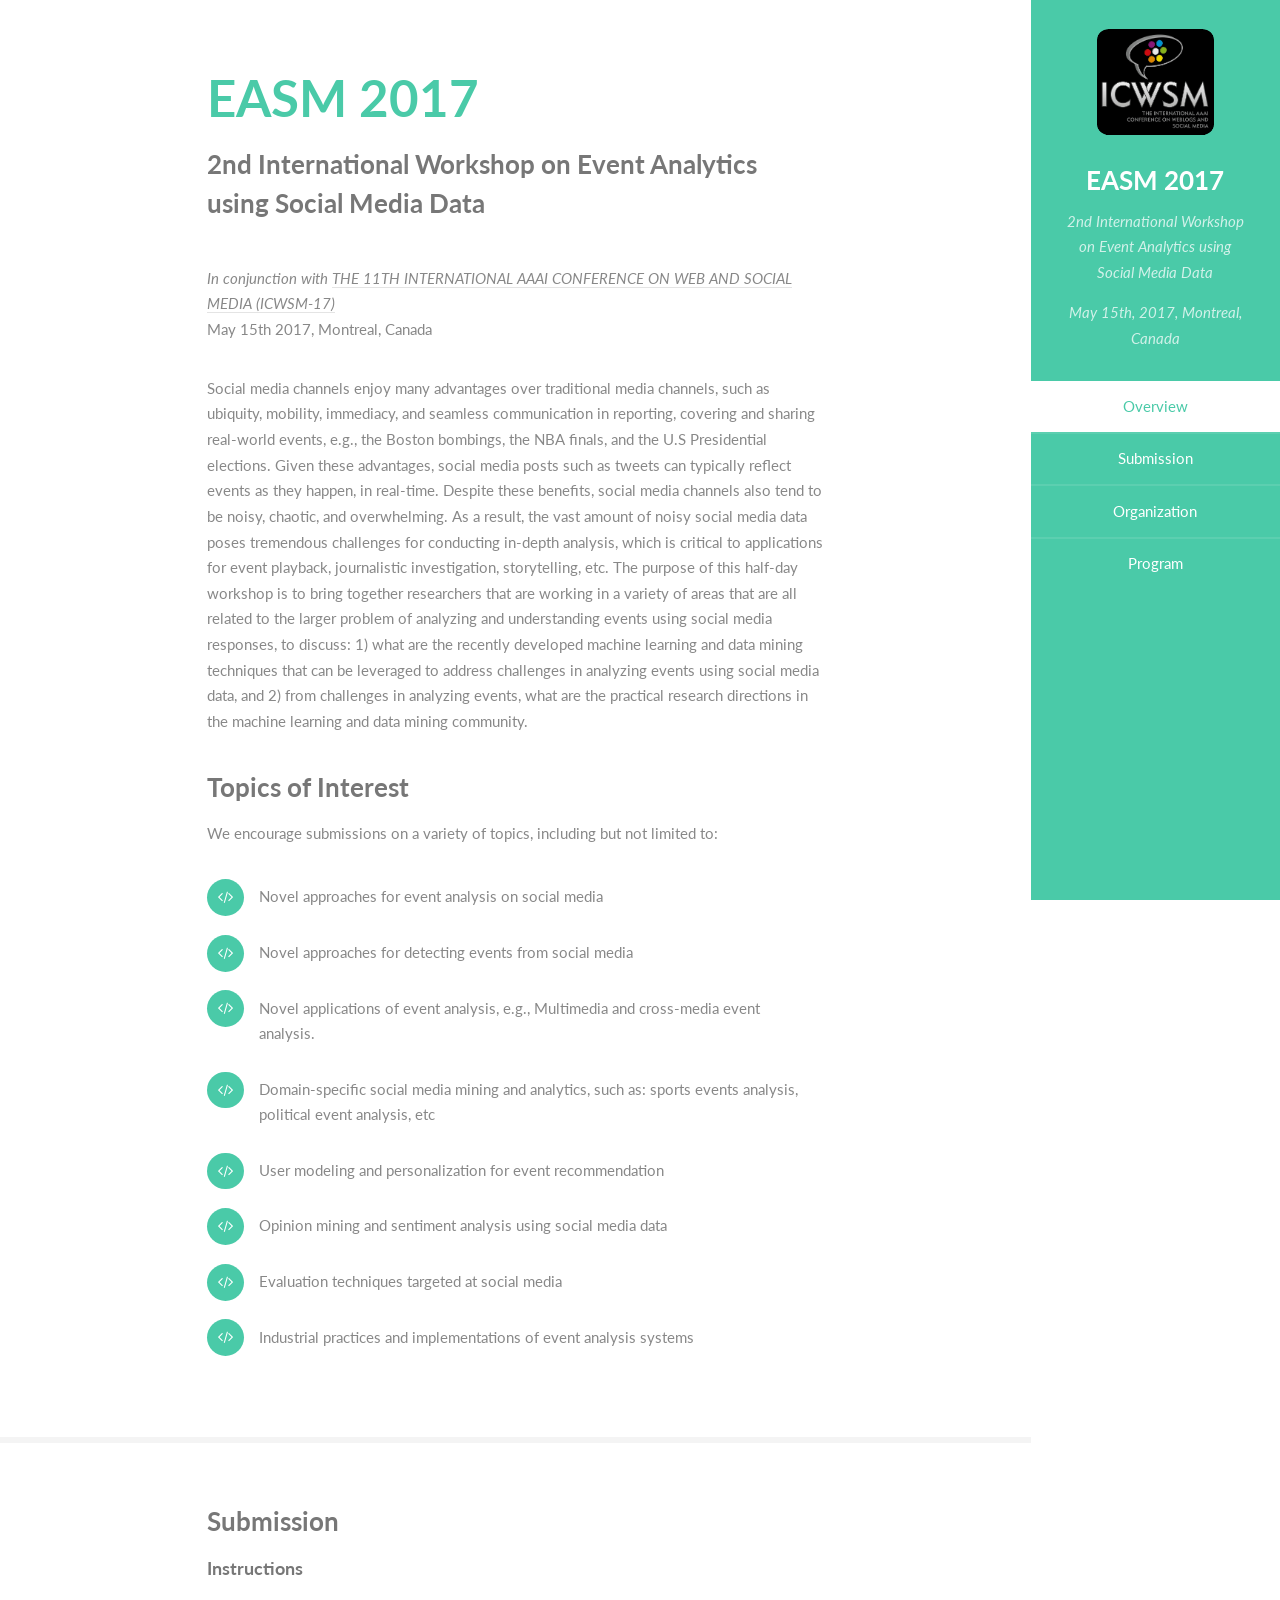
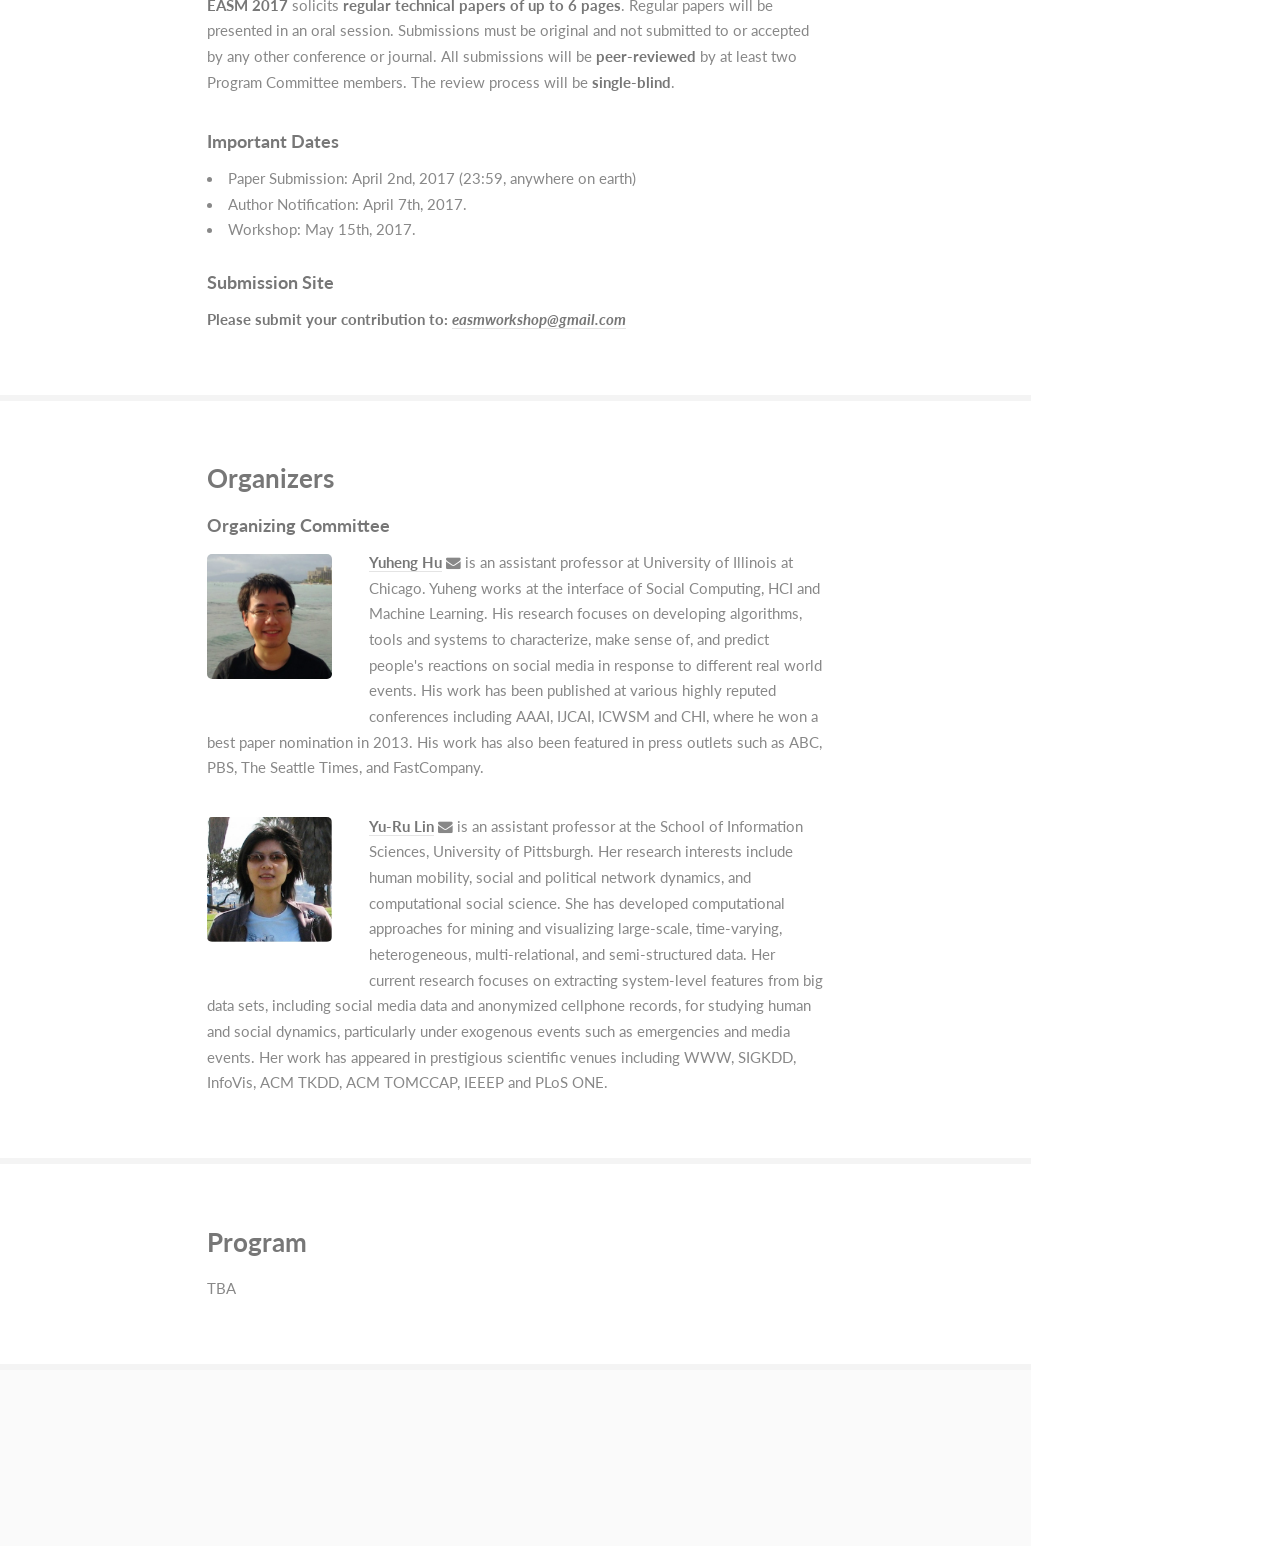
==== easm17.html @ e3ffcf2f "f" ====
<!DOCTYPE HTML>
<html>
	<head>
		<title>EASM 2017: 2nd International Workshop on Event Analytics using Social Media Data</title>
		<meta http-equiv="content-type" content="text/html; charset=utf-8" />
		<meta name="description" content="" />
		<meta name="keywords" content="" />
		<!--[if lte IE 8]><script src="css/ie/html5shiv.js"></script><![endif]-->
		<script src="js/jquery.min.js"></script>
		<script src="js/jquery.scrollzer.min.js"></script>
		<script src="js/jquery.scrolly.min.js"></script>
		<script src="js/skel.min.js"></script>
		<script src="js/skel-layers.min.js"></script>
		<script src="js/init.js"></script>
		<noscript>
			<link rel="stylesheet" href="css/skel.css" />
			<link rel="stylesheet" href="css/style.css" />
			<link rel="stylesheet" href="css/style-xlarge.css" />
		</noscript>
		<!--[if lte IE 8]><link rel="stylesheet" href="css/ie/v8.css" /><![endif]-->
	</head>
	<body>
		<div id="wrapper">

			<!-- Header -->
				<section id="header" class="skel-layers-fixed">
					<header>
						<span class="image avatar"><img src="images/icwsm.jpg" alt="" /></span>
						<h1 id="logo"><a href="#">EASM 2017</a></h1>
						<p>2nd International Workshop on Event Analytics using Social Media Data</p>
						<p>May 15th, 2017, Montreal, Canada
					</header>
					<nav id="nav">
						<ul>
							<li><a href="#one" class="active">Overview</a></li>
							<li><a href="#two">Submission</a></li>
							<li><a href="#three">Organization</a></li>
							<li><a href="#four">Program</a></li>
						</ul>
					</nav>
					<footer>
					</footer>
				</section>

			<!-- Main -->
				<div id="main">

					<!-- One -->
						<section id="one">
							<div class="container">
								<header class="major">
									<h2>EASM 2017</h2>
									<p>2nd International Workshop on Event Analytics using Social Media Data<br />
								</header>
								<p><i>In conjunction with <a href="http://www.icwsm.org/2017/index.php">THE 11TH INTERNATIONAL AAAI CONFERENCE ON WEB AND SOCIAL MEDIA (ICWSM-17) </a> </i> <br />
									May 15th 2017, Montreal, Canada</p>
								<p>Social media channels enjoy many advantages over traditional media channels, such as ubiquity, mobility, immediacy, and seamless communication in reporting, covering and sharing real-world events, e.g., the Boston bombings, the NBA finals, and the U.S Presidential elections. Given these advantages, social media posts such as tweets can typically reflect events as they happen, in real-time. Despite these benefits, social media channels also tend to be noisy, chaotic, and overwhelming. As a result, the vast amount of noisy social media data poses tremendous challenges for conducting in-depth analysis, which is critical to applications for event playback, journalistic investigation, storytelling, etc. 

								The purpose of this half-day workshop is to bring together researchers that are working in a variety of areas that are all related to the larger problem of analyzing and understanding events using social media responses, to discuss: 1) what are the recently developed machine learning and data mining techniques that can be leveraged to address challenges in analyzing events using social media data, and 2) from challenges in analyzing events, what are the practical research directions in the machine learning and data mining community. 
							</p>
							<h3>Topics of Interest</h3>
								<p>We encourage submissions on a variety of topics, including but not limited to:</p>
								<ul class="feature-icons2">
									<li class="fa-code">Novel approaches for event analysis on social media</li>
									<li class="fa-code">Novel approaches for detecting events from social media</li>
									<li class="fa-code"> Novel applications of event analysis, e.g., Multimedia and cross-media event analysis.
									<li class="fa-code"> Domain-specific social media mining and analytics, such as: sports events analysis, political event analysis, etc</li>
									<li class="fa-code"> User modeling and personalization for event recommendation</li>
									<li class="fa-code"> Opinion mining and sentiment analysis using social media data</li>
									<li class="fa-code"> Evaluation techniques targeted at social media</li>
									<li class="fa-code"> Industrial practices and implementations of event analysis systems</li>
								</ul>
							</div>

						</section>

					<!-- Two -->				
						<section id="two">
							<div class="container">
								<h3>Submission</h3>
								<h4>Instructions</h4>
								<p><b>EASM 2017</b> solicits <b>regular technical papers of up to 6 pages</b>. Regular papers will be presented in an oral session. Submissions must be original and not submitted to or accepted by any other conference or journal. All submissions will be <b>peer-reviewed</b> by at least two Program Committee members. The review process will be <b>single-blind</b>.</p>

								<h4>Important Dates</h4>
								<li>Paper Submission: April 2nd, 2017 (23:59, anywhere on earth)</B></li>
								<li>Author Notification: April 7th, 2017.</li>
								<li>Workshop: May 15th, 2017.</li>


							</br>
								<h4>Submission Site </h4>
								<p> <b>Please submit your contribution to: <a href='mailto: easmworkshop@gmail.com'><i>easmworkshop@gmail.com</i></a></b></p>
								 


							</div>
						</section>

					<!-- Four -->
						<section id="three">
							<div class="container">
								<h3>Organizers</h3>
								<h4>Organizing Committee</h4>
								<p><span class="image left"><img src="images/yh.jpg" alt="yh" height="125" width="125"></span>
								<a href="http://yuhenghu.com" target="blank"><b>Yuheng Hu</b></a>
								<a href="mailto:yuhenghu@gmail.com" class="icon fa-envelope" target="blank"><span class="label">Email</span></a> is an assistant professor at University of Illinois at Chicago. Yuheng works at the interface of Social Computing, HCI and Machine Learning. His research focuses on developing algorithms, tools and systems to characterize, make sense of, and predict people's reactions on social media in response to different real world events. His work has been published at various highly reputed conferences including AAAI, IJCAI, ICWSM and CHI, where he won a best paper nomination in 2013. His work has also been featured in press outlets such as ABC, PBS, The Seattle Times, and FastCompany. </p>

								<p><span class="image left"><img src="images/yr.jpg" alt="yr" height="125" width="125"></span>
								<a href="http://www.yurulin.com/" target="blank"><b>Yu-Ru Lin</b></a>
								<a href="mailto:yurulin@pitt.edu" class="icon fa-envelope" target="blank"><span class="label">Email</span></a> is an assistant professor at the School of Information Sciences, University of Pittsburgh. Her research interests include human mobility, social and political network dynamics, and computational social science. She has developed computational approaches for mining and visualizing large-scale, time-varying, heterogeneous, multi-relational, and semi-structured data. Her current research focuses on extracting system-level features from big data sets, including social media data and anonymized cellphone records, for studying human and social dynamics, particularly under exogenous events such as emergencies and media events. Her work has appeared in prestigious scientific venues including WWW, SIGKDD, InfoVis, ACM TKDD, ACM TOMCCAP, IEEEP and PLoS ONE.</p>
	
							</div>
						</section>

						<section id="four">
							<div class="container">
								<h3>Program</h3>
								<p>
								TBA
								</p>
							</div>
						</section>		
				
			<!-- Footer -->
				<section id="footer">
					<div class="container">
					
					</div>
				</section>

		</div>
	</body>
</html>
---- css/skel.css ----
/* Resets (http://meyerweb.com/eric/tools/css/reset/ | v2.0 | 20110126 | License: none (public domain)) */

	html,body,div,span,applet,object,iframe,h1,h2,h3,h4,h5,h6,p,blockquote,pre,a,abbr,acronym,address,big,cite,code,del,dfn,em,img,ins,kbd,q,s,samp,small,strike,strong,sub,sup,tt,var,b,u,i,center,dl,dt,dd,ol,ul,li,fieldset,form,label,legend,table,caption,tbody,tfoot,thead,tr,th,td,article,aside,canvas,details,embed,figure,figcaption,footer,header,hgroup,menu,nav,output,ruby,section,summary,time,mark,audio,video{margin:0;padding:0;border:0;font-size:100%;font:inherit;vertical-align:baseline;}article,aside,details,figcaption,figure,footer,header,hgroup,menu,nav,section{display:block;}body{line-height:1;}ol,ul{list-style:none;}blockquote,q{quotes:none;}blockquote:before,blockquote:after,q:before,q:after{content:'';content:none;}table{border-collapse:collapse;border-spacing:0;}body{-webkit-text-size-adjust:none}

/* Box Model */

	*, *:before, *:after {
		-moz-box-sizing: border-box;
		-webkit-box-sizing: border-box;
		box-sizing: border-box;
	}

/* Container */

	.container {
		margin-left: auto;
		margin-right: auto;

		/* width: (containers) */
		width: 45em;
	}

	/* Modifiers */

		/* 125% */
			.container.\31 25\25 {
				width: 100%;

				/* max-width: (containers * 1.25) */
				max-width: 56.25em;

				/* min-width: (containers) */
				min-width: 45em;
			}

		/* 75% */
			.container.\37 5\25 {

				/* width: (containers * 0.75) */
				width: 33.75em;

			}

		/* 50% */
			.container.\35 0\25 {

				/* width: (containers * 0.50) */
				width: 22.5em;

			}

		/* 25% */
			.container.\32 5\25 {

				/* width: (containers * 0.25) */
				width: 11.25em;

			}

/* Grid */

	.row {
		border-bottom: solid 1px transparent;
	}

	.row > * {
		float: left;
	}

	.row:after, .row:before {
		content: '';
		display: block;
		clear: both;
		height: 0;
	}

	.row.uniform > * > :first-child {
		margin-top: 0;
	}

	.row.uniform > * > :last-child {
		margin-bottom: 0;
	}

	/* Gutters */

		/* Normal */

			.row > * {
				/* padding: (gutters.horizontal) 0 0 (gutters.vertical) */
				padding: 0 0 0 2em;
			}

			.row {
				/* margin: -(gutters.horizontal) 0 -1px -(gutters.vertical) */
				margin: 0 0 -1px -2em;
			}

			.row.uniform > * {
				/* padding: (gutters.vertical) 0 0 (gutters.vertical) */
				padding: 2em 0 0 2em;
			}

			.row.uniform {
				/* margin: -(gutters.vertical) 0 -1px -(gutters.vertical) */
				margin: -2em 0 -1px -2em;
			}

		/* 200% */

			.row.\32 00\25 > * {
				/* padding: (gutters.horizontal) 0 0 (gutters.vertical) */
				padding: 0 0 0 4em;
			}

			.row.\32 00\25 {
				/* margin: -(gutters.horizontal) 0 -1px -(gutters.vertical) */
				margin: 0 0 -1px -4em;
			}

			.row.uniform.\32 00\25 > * {
				/* padding: (gutters.vertical) 0 0 (gutters.vertical) */
				padding: 4em 0 0 4em;
			}

			.row.uniform.\32 00\25 {
				/* margin: -(gutters.vertical) 0 -1px -(gutters.vertical) */
				margin: -4em 0 -1px -4em;
			}

		/* 150% */

			.row.\31 50\25 > * {
				/* padding: (gutters.horizontal) 0 0 (gutters.vertical) */
				padding: 0 0 0 1.5em;
			}

			.row.\31 50\25 {
				/* margin: -(gutters.horizontal) 0 -1px -(gutters.vertical) */
				margin: 0 0 -1px -1.5em;
			}

			.row.uniform.\31 50\25 > * {
				/* padding: (gutters.vertical) 0 0 (gutters.vertical) */
				padding: 1.5em 0 0 1.5em;
			}

			.row.uniform.\31 50\25 {
				/* margin: -(gutters.vertical) 0 -1px -(gutters.vertical) */
				margin: -1.5em 0 -1px -1.5em;
			}

		/* 50% */

			.row.\35 0\25 > * {
				/* padding: (gutters.horizontal) 0 0 (gutters.vertical) */
				padding: 0 0 0 1em;
			}

			.row.\35 0\25 {
				/* margin: -(gutters.horizontal) 0 -1px -(gutters.vertical) */
				margin: 0 0 -1px -1em;
			}

			.row.uniform.\35 0\25 > * {
				/* padding: (gutters.vertical) 0 0 (gutters.vertical) */
				padding: 1em 0 0 1em;
			}

			.row.uniform.\35 0\25 {
				/* margin: -(gutters.vertical) 0 -1px -(gutters.vertical) */
				margin: -1em 0 -1px -1em;
			}

		/* 25% */

			.row.\32 5\25 > * {
				/* padding: (gutters.horizontal) 0 0 (gutters.vertical) */
				padding: 0 0 0 0.5em;
			}

			.row.\32 5\25 {
				/* margin: -(gutters.horizontal) 0 -1px -(gutters.vertical) */
				margin: 0 0 -1px -0.5em;
			}

			.row.uniform.\32 5\25 > * {
				/* padding: (gutters.vertical) 0 0 (gutters.vertical) */
				padding: 0.5em 0 0 0.5em;
			}

			.row.uniform.\32 5\25 {
				/* margin: -(gutters.vertical) 0 -1px -(gutters.vertical) */
				margin: -0.5em 0 -1px -0.5em;
			}

		/* 0% */

			.row.\30 \25 > * {
				padding: 0;
			}

			.row.\30 \25 {
				margin: 0 0 -1px 0;
			}

	/* Cells */

		.\31 2u, .\31 2u\24 { width: 100%; clear: none; margin-left: 0; }
		.\31 1u, .\31 1u\24 { width: 91.6666666667%; clear: none; margin-left: 0; }
		.\31 0u, .\31 0u\24 { width: 83.3333333333%; clear: none; margin-left: 0; }
		.\39 u, .\39 u\24 { width: 75%; clear: none; margin-left: 0; }
		.\38 u, .\38 u\24 { width: 66.6666666667%; clear: none; margin-left: 0; }
		.\37 u, .\37 u\24 { width: 58.3333333333%; clear: none; margin-left: 0; }
		.\36 u, .\36 u\24 { width: 50%; clear: none; margin-left: 0; }
		.\35 u, .\35 u\24 { width: 41.6666666667%; clear: none; margin-left: 0; }
		.\34 u, .\34 u\24 { width: 33.3333333333%; clear: none; margin-left: 0; }
		.\33 u, .\33 u\24 { width: 25%; clear: none; margin-left: 0; }
		.\32 u, .\32 u\24 { width: 16.6666666667%; clear: none; margin-left: 0; }
		.\31 u, .\31 u\24 { width: 8.3333333333%; clear: none; margin-left: 0; }

		.\31 2u\24 + *,
		.\31 1u\24 + *,
		.\31 0u\24 + *,
		.\39 u\24 + *,
		.\38 u\24 + *,
		.\37 u\24 + *,
		.\36 u\24 + *,
		.\35 u\24 + *,
		.\34 u\24 + *,
		.\33 u\24 + *,
		.\32 u\24 + *,
		.\31 u\24 + * {
			clear: left;
		}

		.\-11u { margin-left: 91.6666666667% }
		.\-10u { margin-left: 83.3333333333% }
		.\-9u { margin-left: 75% }
		.\-8u { margin-left: 66.6666666667% }
		.\-7u { margin-left: 58.3333333333% }
		.\-6u { margin-left: 50% }
		.\-5u { margin-left: 41.6666666667% }
		.\-4u { margin-left: 33.3333333333% }
		.\-3u { margin-left: 25% }
		.\-2u { margin-left: 16.6666666667% }
		.\-1u { margin-left: 8.3333333333% }
---- css/style.css ----
@charset "UTF-8";
@import url(font-awesome.min.css);
@import url("http://fonts.googleapis.com/css?family=Lato:400,400italic,700,700italic|Source+Code+Pro:400");

/*
	Read Only by HTML5 UP
	html5up.net | @n33co
	Free for personal and commercial use under the CCA 3.0 license (html5up.net/license)
*/

/* Basic */

	body {
		background: #fff;
	}

	body, input, select, textarea {
		color: #888;
		font-family: "Lato", sans-serif;
		font-size: 16pt;
		font-weight: 400;
		line-height: 1.75em;
	}

	a {
		-moz-transition: color 0.2s ease-in-out, border-color 0.2s ease-in-out;
		-webkit-transition: color 0.2s ease-in-out, border-color 0.2s ease-in-out;
		-o-transition: color 0.2s ease-in-out, border-color 0.2s ease-in-out;
		-ms-transition: color 0.2s ease-in-out, border-color 0.2s ease-in-out;
		transition: color 0.2s ease-in-out, border-color 0.2s ease-in-out;
		border-bottom: solid 1px #e4e4e4;
		color: inherit;
		text-decoration: none;
	}

		a:hover {
			border-bottom-color: transparent;
			color: #4acaa8 !important;
		}

	strong, b {
		color: #777;
		font-weight: 700;
	}

	em, i {
		font-style: italic;
	}

	p {
		margin: 0 0 2.25em 0;
	}

	h1, h2, h3, h4, h5, h6 {
		color: #777;
		font-weight: 700;
		line-height: 1em;
		margin: 0 0 0.5625em 0;
	}

		h1 a, h2 a, h3 a, h4 a, h5 a, h6 a {
			border: 0;
			color: inherit;
			text-decoration: none;
		}

	h2 {
		font-size: 2em;
		line-height: 1.5em;
	}

	h3 {
		font-size: 1.75em;
		line-height: 1.5em;
	}

	h4 {
		font-size: 1.25em;
		line-height: 1.5em;
	}

	h5 {
		font-size: 0.9em;
		line-height: 1.5em;
	}

	h6 {
		font-size: 0.7em;
		line-height: 1.5em;
	}

	sub {
		font-size: 0.8em;
		position: relative;
		top: 0.5em;
	}

	sup {
		font-size: 0.8em;
		position: relative;
		top: -0.5em;
	}

	hr {
		border: 0;
		border-bottom: solid 2px #f4f4f4;
		margin: 2.25em 0;
	}

		hr.major {
			margin: 3.375em 0;
		}

	blockquote {
		border-left: solid 8px #e4e4e4;
		font-style: italic;
		margin: 0 0 2.25em 0;
		padding: 0.5em 0 0.5em 2em;
	}

	code {
		background: #555;
		border-radius: 5px;
		color: #fff;
		font-family: "Source Code Pro", monospace;
		font-size: 0.9em;
		margin: 0 0.25em;
		padding: 0.25em 0.65em;
	}

	pre {
		font-family: "Source Code Pro", monospace;
		font-size: 0.9em;
		margin: 0 0 2.25em 0;
	}

		pre code {
			-webkit-overflow-scrolling: touch;
			display: block;
			line-height: 1.5em;
			overflow-x: auto;
			padding: 1em 1.5em;
		}

	.align-left {
		text-align: left;
	}

	.align-center {
		text-align: center;
	}

	.align-right {
		text-align: right;
	}

/* Section/Article */

	section.special, article.special {
		text-align: center;
	}

	header p {
		color: #aaa;
		position: relative;
		margin: 0 0 1.6875em 0;
	}

	header h2 + p {
		font-size: 1.25em;
		margin-top: -0.5em;
		line-height: 1.5em;
	}

	header h3 + p {
		font-size: 1.1em;
		margin-top: -0.35em;
		line-height: 1.5em;
	}

	header h4 + p,
	header h5 + p,
	header h6 + p {
		font-size: 0.9em;
		margin-top: -0.25em;
		line-height: 1.5em;
	}

	header.major h2 {
		color: #4acaa8;
		font-size: 3.5em;
	}

		header.major h2 + p {
			color: #777;
			font-size: 1.75em;
			font-weight: 700;
			margin-top: -0.75em;
		}

/* Form */

	form {
		margin: 0 0 2.25em 0;
	}

	label {
		color: #777;
		display: block;
		font-size: 0.9em;
		font-weight: 700;
		margin: 0 0 1.125em 0;
	}

	input::-moz-focus-inner {
		border: 0;
		padding: 0;
	}

	input[type="text"],
	input[type="password"],
	input[type="email"],
	select,
	textarea {
		-moz-appearance: none;
		-webkit-appearance: none;
		-o-appearance: none;
		-ms-appearance: none;
		appearance: none;
		border-radius: 5px;
		border: none;
		border: solid 2px #e4e4e4;
		color: inherit;
		display: block;
		outline: 0;
		padding: 0 1em;
		text-decoration: none;
		width: 100%;
	}

		input[type="text"]:invalid,
		input[type="password"]:invalid,
		input[type="email"]:invalid,
		select:invalid,
		textarea:invalid {
			box-shadow: none;
		}

		input[type="text"]:focus,
		input[type="password"]:focus,
		input[type="email"]:focus,
		select:focus,
		textarea:focus {
			border-color: #4acaa8;
		}

	.select-wrapper {
		text-decoration: none;
		display: block;
		position: relative;
	}

		.select-wrapper:before {
			content: '\f078';
			-moz-osx-font-smoothing: grayscale;
			-webkit-font-smoothing: antialiased;
			font-family: FontAwesome;
			font-style: normal;
			font-weight: normal;
			text-transform: none !important;
		}

		.select-wrapper:before {
			color: #e4e4e4;
			display: block;
			height: 2.75em;
			line-height: 2.75em;
			pointer-events: none;
			position: absolute;
			right: 0;
			text-align: center;
			top: 0;
			width: 2.75em;
		}

		.select-wrapper select::-ms-expand {
			display: none;
		}

	input[type="text"],
	input[type="password"],
	input[type="email"],
	select {
		height: 2.75em;
	}

	textarea {
		padding: 0.75em 1em;
	}

	input[type="checkbox"],
	input[type="radio"] {
		-moz-appearance: none;
		-webkit-appearance: none;
		-o-appearance: none;
		-ms-appearance: none;
		appearance: none;
		display: block;
		float: left;
		margin-right: -2em;
		opacity: 0;
		width: 1em;
		z-index: -1;
	}

		input[type="checkbox"] + label,
		input[type="radio"] + label {
			text-decoration: none;
			color: #888;
			cursor: pointer;
			display: inline-block;
			font-size: 1em;
			font-weight: 400;
			padding-left: 2.4em;
			padding-right: 0.75em;
			position: relative;
		}

			input[type="checkbox"] + label:before,
			input[type="radio"] + label:before {
				-moz-osx-font-smoothing: grayscale;
				-webkit-font-smoothing: antialiased;
				font-family: FontAwesome;
				font-style: normal;
				font-weight: normal;
				text-transform: none !important;
			}

			input[type="checkbox"] + label:before,
			input[type="radio"] + label:before {
				background: #fafafa;
				border-radius: 5px;
				border: solid 2px #e4e4e4;
				content: '';
				display: inline-block;
				height: 1.65em;
				left: 0;
				line-height: 1.58125em;
				position: absolute;
				text-align: center;
				top: 0;
				width: 1.65em;
			}

		input[type="checkbox"]:checked + label:before,
		input[type="radio"]:checked + label:before {
			background: #989898;
			border-color: #989898;
			color: #ffffff;
			content: '\f00c';
		}

		input[type="checkbox"]:focus + label:before,
		input[type="radio"]:focus + label:before {
			border-color: #4acaa8;
		}

	input[type="checkbox"] + label:before {
		border-radius: 5px;
	}

	input[type="radio"] + label:before {
		border-radius: 100%;
	}

	::-webkit-input-placeholder {
		color: #aaa !important;
		font-style: italic;
		opacity: 1.0;
	}

	:-moz-placeholder {
		color: #aaa !important;
		font-style: italic;
		opacity: 1.0;
	}

	::-moz-placeholder {
		color: #aaa !important;
		font-style: italic;
		opacity: 1.0;
	}

	:-ms-input-placeholder {
		color: #aaa !important;
		font-style: italic;
		opacity: 1.0;
	}

	.formerize-placeholder {
		color: #aaa !important;
		font-style: italic;
		opacity: 1.0;
	}

/* Box */

	.box {
		border-radius: 5px;
		border: solid 2px #e4e4e4;
		margin-bottom: 2.25em;
		padding: 1.5em;
	}

		.box > :last-child,
		.box > :last-child > :last-child,
		.box > :last-child > :last-child > :last-child {
			margin-bottom: 0;
		}

		.box.alt {
			border: 0;
			border-radius: 0;
			padding: 0;
		}

/* Icon */

	.icon {
		text-decoration: none;
		border-bottom: none;
		position: relative;
	}

		.icon:before {
			-moz-osx-font-smoothing: grayscale;
			-webkit-font-smoothing: antialiased;
			font-family: FontAwesome;
			font-style: normal;
			font-weight: normal;
			text-transform: none !important;
		}

		.icon > .label {
			display: none;
		}

/* Image */

	.image {
		border-radius: 5px;
		border: 0;
		display: inline-block;
		position: relative;
	}

		.image img {
			border-radius: 5px;
			display: block;
		}

		.image.left {
			float: left;
			margin: 0 2.5em 2em 0;
			top: 0.25em;
		}

		.image.right {
			float: right;
			margin: 0 0 2em 2.5em;
			top: 0.25em;
		}

		.image.fit {
			display: block;
			margin: 0 0 2.25em 0;
			width: 100%;
		}

			.image.fit img {
				display: block;
				width: 100%;
			}

		.image.avatar {
			border-radius: 10%;
			overflow: hidden;
		}

			.image.avatar img {
				border-radius: 10%;
				display: block;
				width: 100%;
			}

/* List */

	ol {
		list-style: decimal;
		margin: 0 0 2.25em 0;
		padding-left: 1.25em;
	}

		ol li {
			padding-left: 0.25em;
		}

	ul {
		list-style: disc;
		margin: 0 0 2.25em 0;
		padding-left: 1em;
	}

		ul li {
			padding-left: 0.5em;
		}

		ul.alt {
			list-style: none;
			padding-left: 0;
		}

			ul.alt li {
				border-top: solid 2px #f4f4f4;
				padding: 0.5em 0;
			}

				ul.alt li:first-child {
					border-top: 0;
					padding-top: 0;
				}

		ul.feature-icons2 {
			list-style: none;
			padding-left: 0;
		}

			ul.feature-icons2 li {
				text-decoration: none;
				display: inline-block;
				margin: 0 0 1.6875em 0;
				padding: 0.35em 0 0 3.5em;
				position: relative;
				width: 98%;
			}

				ul.feature-icons2 li:before {
					-moz-osx-font-smoothing: grayscale;
					-webkit-font-smoothing: antialiased;
					font-family: FontAwesome;
					font-style: normal;
					font-weight: normal;
					text-transform: none !important;
				}

				ul.feature-icons2 li:before {
					background: #4acaa8;
					border-radius: 100%;
					color: #ffffff;
					display: block;
					height: 2.5em;
					left: 0;
					line-height: 2.5em;
					position: absolute;
					text-align: center;
					top: 0;
					width: 2.5em;
				}

		ul.feature-icons {
			list-style: none;
			padding-left: 0;
		}

			ul.feature-icons li {
				text-decoration: none;
				display: inline-block;
				margin: 0 0 1.6875em 0;
				padding: 0.35em 0 0 3.5em;
				position: relative;
				width: 48%;
			}

				ul.feature-icons li:before {
					-moz-osx-font-smoothing: grayscale;
					-webkit-font-smoothing: antialiased;
					font-family: FontAwesome;
					font-style: normal;
					font-weight: normal;
					text-transform: none !important;
				}

				ul.feature-icons li:before {
					background: #4acaa8;
					border-radius: 100%;
					color: #ffffff;
					display: block;
					height: 2.5em;
					left: 0;
					line-height: 2.5em;
					position: absolute;
					text-align: center;
					top: 0;
					width: 2.5em;
				}

		ul.icons {
			cursor: default;
			list-style: none;
			padding-left: 0;
		}

			ul.icons li {
				display: inline-block;
				padding: 0 1em 0 0;
			}

				ul.icons li:last-child {
					padding-right: 0 !important;
				}

				ul.icons li .icon:before {
					font-size: 1.25em;
				}

		ul.actions {
			cursor: default;
			list-style: none;
			padding-left: 0;
		}

			ul.actions li {
				display: inline-block;
				padding: 0 1.125em 0 0;
				vertical-align: middle;
			}

				ul.actions li:last-child {
					padding-right: 0;
				}

			ul.actions.small li {
				padding: 0 0.5625em 0 0;
			}

			ul.actions.vertical li {
				display: block;
				padding: 1.125em 0 0 0;
			}

				ul.actions.vertical li:first-child {
					padding-top: 0;
				}

				ul.actions.vertical li > * {
					margin-bottom: 0;
				}

			ul.actions.vertical.small li {
				padding: 0.5625em 0 0 0;
			}

				ul.actions.vertical.small li:first-child {
					padding-top: 0;
				}

			ul.actions.fit {
				display: table;
				margin-left: -1.125em;
				padding: 0;
				table-layout: fixed;
				width: calc(100% + 1.125em);
			}

				ul.actions.fit li {
					display: table-cell;
					padding: 0 0 0 1.125em;
				}

					ul.actions.fit li > * {
						margin-bottom: 0;
					}

				ul.actions.fit.small {
					margin-left: -0.5625em;
					width: calc(100% + 0.5625em);
				}

					ul.actions.fit.small li {
						padding: 0 0 0 0.5625em;
					}

	dl {
		margin: 0 0 2.25em 0;
	}

/* Table */

	.table-wrapper {
		-webkit-overflow-scrolling: touch;
		overflow-x: auto;
	}

	table {
		margin: 0 0 2.25em 0;
		width: 100%;
	}

		table tbody tr {
			border: solid 2px #f4f4f4;
			border-left: 0;
			border-right: 0;
		}

			table tbody tr:nth-child(2n + 1) {
				background-color: #fafafa;
			}

		table td {
			padding: 0.75em 0.75em;
		}

		table th {
			color: #777;
			font-size: 0.9em;
			font-weight: 700;
			padding: 0 0.75em 0.75em 0.75em;
			text-align: left;
		}

		table thead {
			border-bottom: solid 4px #e4e4e4;
		}

		table tfoot {
			border-top: solid 4px #e4e4e4;
		}

		table.alt {
			border-collapse: separate;
		}

			table.alt tbody tr td {
				border: solid 2px #e4e4e4;
				border-left-width: 0;
				border-top-width: 0;
			}

				table.alt tbody tr td:first-child {
					border-left-width: 2px;
				}

			table.alt tbody tr:first-child td {
				border-top-width: 2px;
			}

			table.alt thead {
				border-bottom: 0;
			}

			table.alt tfoot {
				border-top: 0;
			}

/* Button */

	input[type="submit"],
	input[type="reset"],
	input[type="button"],
	.button {
		-moz-appearance: none;
		-webkit-appearance: none;
		-o-appearance: none;
		-ms-appearance: none;
		appearance: none;
		-moz-transition: background-color 0.2s ease-in-out, color 0.2s ease-in-out;
		-webkit-transition: background-color 0.2s ease-in-out, color 0.2s ease-in-out;
		-o-transition: background-color 0.2s ease-in-out, color 0.2s ease-in-out;
		-ms-transition: background-color 0.2s ease-in-out, color 0.2s ease-in-out;
		transition: background-color 0.2s ease-in-out, color 0.2s ease-in-out;
		background-color: #989898;
		border-radius: 5px;
		border: 0;
		color: #ffffff !important;
		cursor: pointer;
		display: inline-block;
		font-weight: 700;
		height: 2.75em;
		line-height: 2.75em;
		padding: 0 1.5em;
		text-align: center;
		text-decoration: none;
		white-space: nowrap;
	}

		input[type="submit"]:hover,
		input[type="reset"]:hover,
		input[type="button"]:hover,
		.button:hover {
			background-color: #a5a5a5;
			color: #ffffff !important;
		}

		input[type="submit"]:active,
		input[type="reset"]:active,
		input[type="button"]:active,
		.button:active {
			background-color: #8b8b8b;
		}

		input[type="submit"].icon,
		input[type="reset"].icon,
		input[type="button"].icon,
		.button.icon {
			padding-left: 1.35em;
		}

			input[type="submit"].icon:before,
			input[type="reset"].icon:before,
			input[type="button"].icon:before,
			.button.icon:before {
				margin-right: 0.5em;
			}

		input[type="submit"].fit,
		input[type="reset"].fit,
		input[type="button"].fit,
		.button.fit {
			display: block;
			margin: 0 0 1.125em 0;
			width: 100%;
		}

		input[type="submit"].small,
		input[type="reset"].small,
		input[type="button"].small,
		.button.small {
			font-size: 0.8em;
		}

		input[type="submit"].big,
		input[type="reset"].big,
		input[type="button"].big,
		.button.big {
			font-size: 1.35em;
		}

		input[type="submit"].alt,
		input[type="reset"].alt,
		input[type="button"].alt,
		.button.alt {
			background-color: transparent;
			box-shadow: inset 0 0 0 2px #e4e4e4;
			color: #777 !important;
		}

			input[type="submit"].alt:hover,
			input[type="reset"].alt:hover,
			input[type="button"].alt:hover,
			.button.alt:hover {
				background-color: #f4f4f4;
				color: #777 !important;
			}

			input[type="submit"].alt:active,
			input[type="reset"].alt:active,
			input[type="button"].alt:active,
			.button.alt:active {
				background-color: #eaeaea;
			}

			input[type="submit"].alt.icon:before,
			input[type="reset"].alt.icon:before,
			input[type="button"].alt.icon:before,
			.button.alt.icon:before {
				color: #aaa;
			}

		input[type="submit"].special,
		input[type="reset"].special,
		input[type="button"].special,
		.button.special {
			background-color: #4acaa8;
			color: #ffffff !important;
		}

			input[type="submit"].special:hover,
			input[type="reset"].special:hover,
			input[type="button"].special:hover,
			.button.special:hover {
				background-color: #5ed0b1;
			}

			input[type="submit"].special:active,
			input[type="reset"].special:active,
			input[type="button"].special:active,
			.button.special:active {
				background-color: #39c29d;
			}

		input[type="submit"].disabled, input[type="submit"]:disabled,
		input[type="reset"].disabled,
		input[type="reset"]:disabled,
		input[type="button"].disabled,
		input[type="button"]:disabled,
		.button.disabled,
		.button:disabled {
			background-color: #888 !important;
			box-shadow: inset 0 -0.15em 0 0 rgba(0, 0, 0, 0.15);
			color: #fff !important;
			cursor: default;
			opacity: 0.25;
		}

/* Features */

	.features article {
		border-top: solid 3px #f4f4f4;
		margin-bottom: 2.25em;
		padding-top: 2.25em;
	}

		.features article:first-child {
			border-top: 0;
			padding-top: 0;
		}

		.features article .image {
			display: inline-block;
			padding-right: 2.5em;
			vertical-align: middle;
			width: 48%;
		}

			.features article .image img {
				display: block;
				width: 100%;
			}

		.features article .inner {
			display: inline-block;
			vertical-align: middle;
			width: 50%;
		}

			.features article .inner > :last-child {
				margin-bottom: 0;
			}

/* Header */

	#header {
		background: #4acaa8;
		color: #d1f1e9;
		height: 100%;
		position: fixed;
		text-align: center;
		top: 0;
		width: 23em;
		right: 0;
	}

		#header h1, #header h2, #header h3, #header h4, #header h5, #header h6 {
			color: #ffffff;
		}

			#header h1 a, #header h2 a, #header h3 a, #header h4 a, #header h5 a, #header h6 a {
				color: #ffffff;
			}

		#header header p {
			color: #b6e9dc;
		}

		#header a {
			color: #d1f1e9;
		}

			#header a:hover {
				color: #ffffff !important;
			}

		#header > header {
			padding: 3em;
		}

			#header > header .avatar {
				display: block;
				margin: 0 auto 2.25em auto;
				width: 8em;
			}

			#header > header h1 {
				font-size: 1.75em;
				margin: 0;
			}

			#header > header p {
				color: #d1f1e9;
				font-style: italic;
				margin: 1em 0 0 0;
			}

		#header > footer {
			bottom: 0;
			left: 0;
			padding: 2em;
			position: absolute;
			width: 100%;
		}

			#header > footer .icons {
				margin: 0;
			}

				#header > footer .icons li a {
					color: #b6e9dc;
				}

		#header > nav ul {
			list-style: none;
			margin: 0;
			padding: 0;
		}

			#header > nav ul li {
				border-top: solid 2px #5ccfb0;
				display: block;
				padding: 0;
			}

				#header > nav ul li a {
					-moz-transition: none;
					-webkit-transition: none;
					-o-transition: none;
					-ms-transition: none;
					transition: none;
					border: 0;
					color: #ffffff !important;
					display: block;
					padding: 0.85em 0;
					text-decoration: none;
				}

					#header > nav ul li a.active {
						background: #fff;
						color: #4acaa8 !important;
					}

				#header > nav ul li:first-child {
					border-top: 0;
				}

/* Wrapper */

	#wrapper {
		background: #fff;
		padding-right: 23em;
	}

/* Main */

	#main > section {
		border-top: solid 6px #f4f4f4;
	}

		#main > section > .container {
			padding: 6em 0 4em 0;
		}

		#main > section:first-child {
			border-top: 0;
		}

/* One */

	#one:before {
		/*background-image: url("../images/banner.jpg");*/
		background-position: top right;
		background-repeat: no-repeat;
		background-size: cover;
		content: '';
		display: block;
		height: 0em;
		width: 100%;
	}

/* Footer */

	#footer {
		background: #fafafa;
		border-top: 0;
		color: #c0c0c0;
		overflow: hidden;
		padding: 4em 0 2em 0;
	}

		#footer .copyright {
			line-height: 1em;
			list-style: none;
			padding: 0;
		}

			#footer .copyright li {
				border-left: solid 1px #d4d4d4;
				display: inline-block;
				font-size: 0.8em;
				margin-left: 1em;
				padding-left: 1em;
			}

				#footer .copyright li:first-child {
					border-left: 0;
					margin-left: 0;
					padding-left: 0;
				}

				#footer .copyright li a {
					color: inherit;
				}
---- css/style-xlarge.css ----
/*
	Read Only by HTML5 UP
	html5up.net | @n33co
	Free for personal and commercial use under the CCA 3.0 license (html5up.net/license)
*/

/* Basic */

	body, input, select, textarea {
		font-size: 11pt;
	}

/* Header */

	#header {
		width: 17em;
	}

		#header > header {
			padding: 2em;
		}

		#header > footer {
			padding: 1.5em;
		}

/* Wrapper */

	#wrapper {
		padding-right: 17em;
	}

/* Main */

	#main > section > .container {
		padding: 4em 0 2em 0;
	}
---- css/ie/v8.css ----
/*
	Read Only by HTML5 UP
	html5up.net | @n33co
	Free for personal and commercial use under the CCA 3.0 license (html5up.net/license)
*/

/* Basic */

	code,
	input[type="text"],
	input[type="password"],
	input[type="email"],
	select,
	textarea,
	.box,
	.image,
	.image img,
	input[type="submit"],
	input[type="reset"],
	input[type="button"],
	.button {
		position: relative;
		-ms-behavior: url("css/ie/PIE.htc");
	}

/* Form */

	input[type="text"],
	input[type="password"],
	input[type="email"],
	select {
		line-height: 2.75em;
	}

	input[type="checkbox"],
	input[type="radio"] {
		-moz-appearance: normal;
		-webkit-appearance: normal;
		-o-appearance: normal;
		-ms-appearance: normal;
		appearance: normal;
	}

		input[type="checkbox"] + label,
		input[type="radio"] + label {
			padding: 0 0 0 1.5em;
		}

			input[type="checkbox"] + label:before,
			input[type="radio"] + label:before {
				display: none;
			}

/* Button */

	input[type="submit"].alt,
	input[type="reset"].alt,
	input[type="button"].alt,
	.button.alt {
		border: solid 2px #e4e4e4;
	}
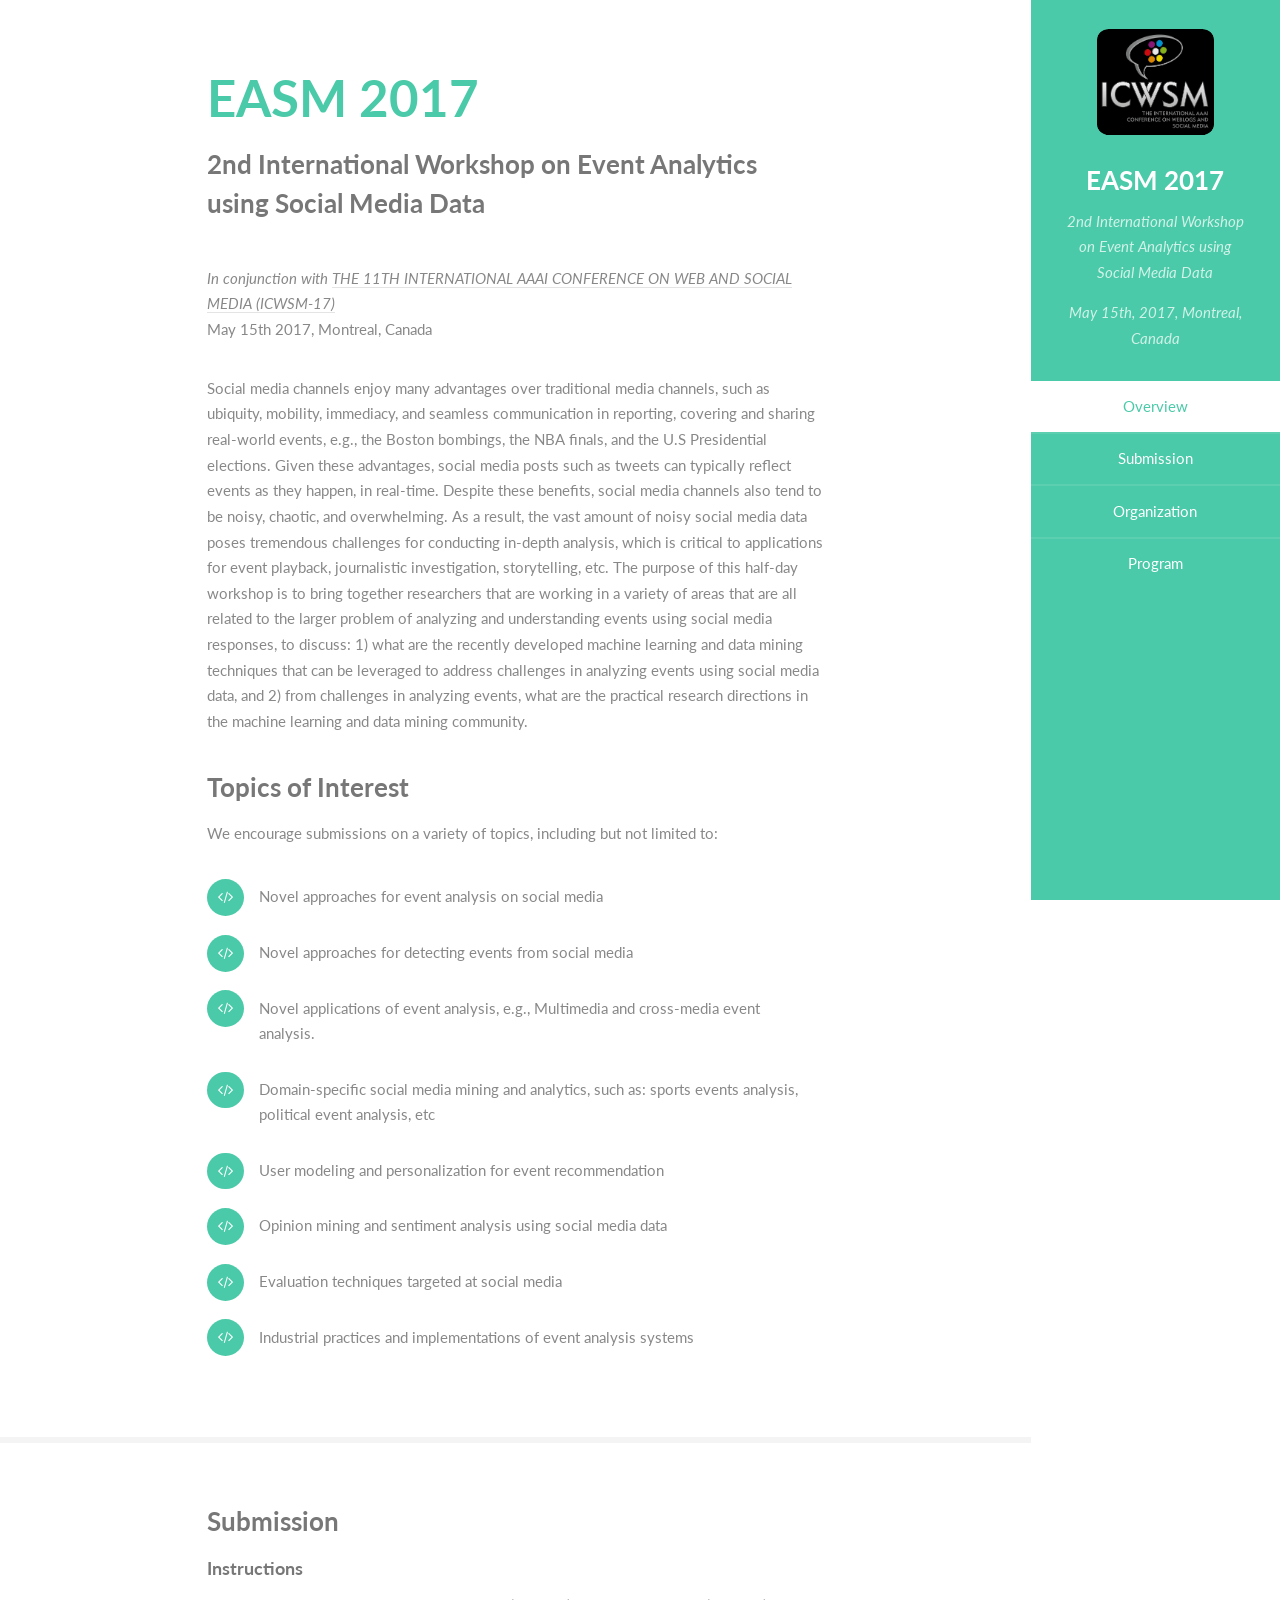
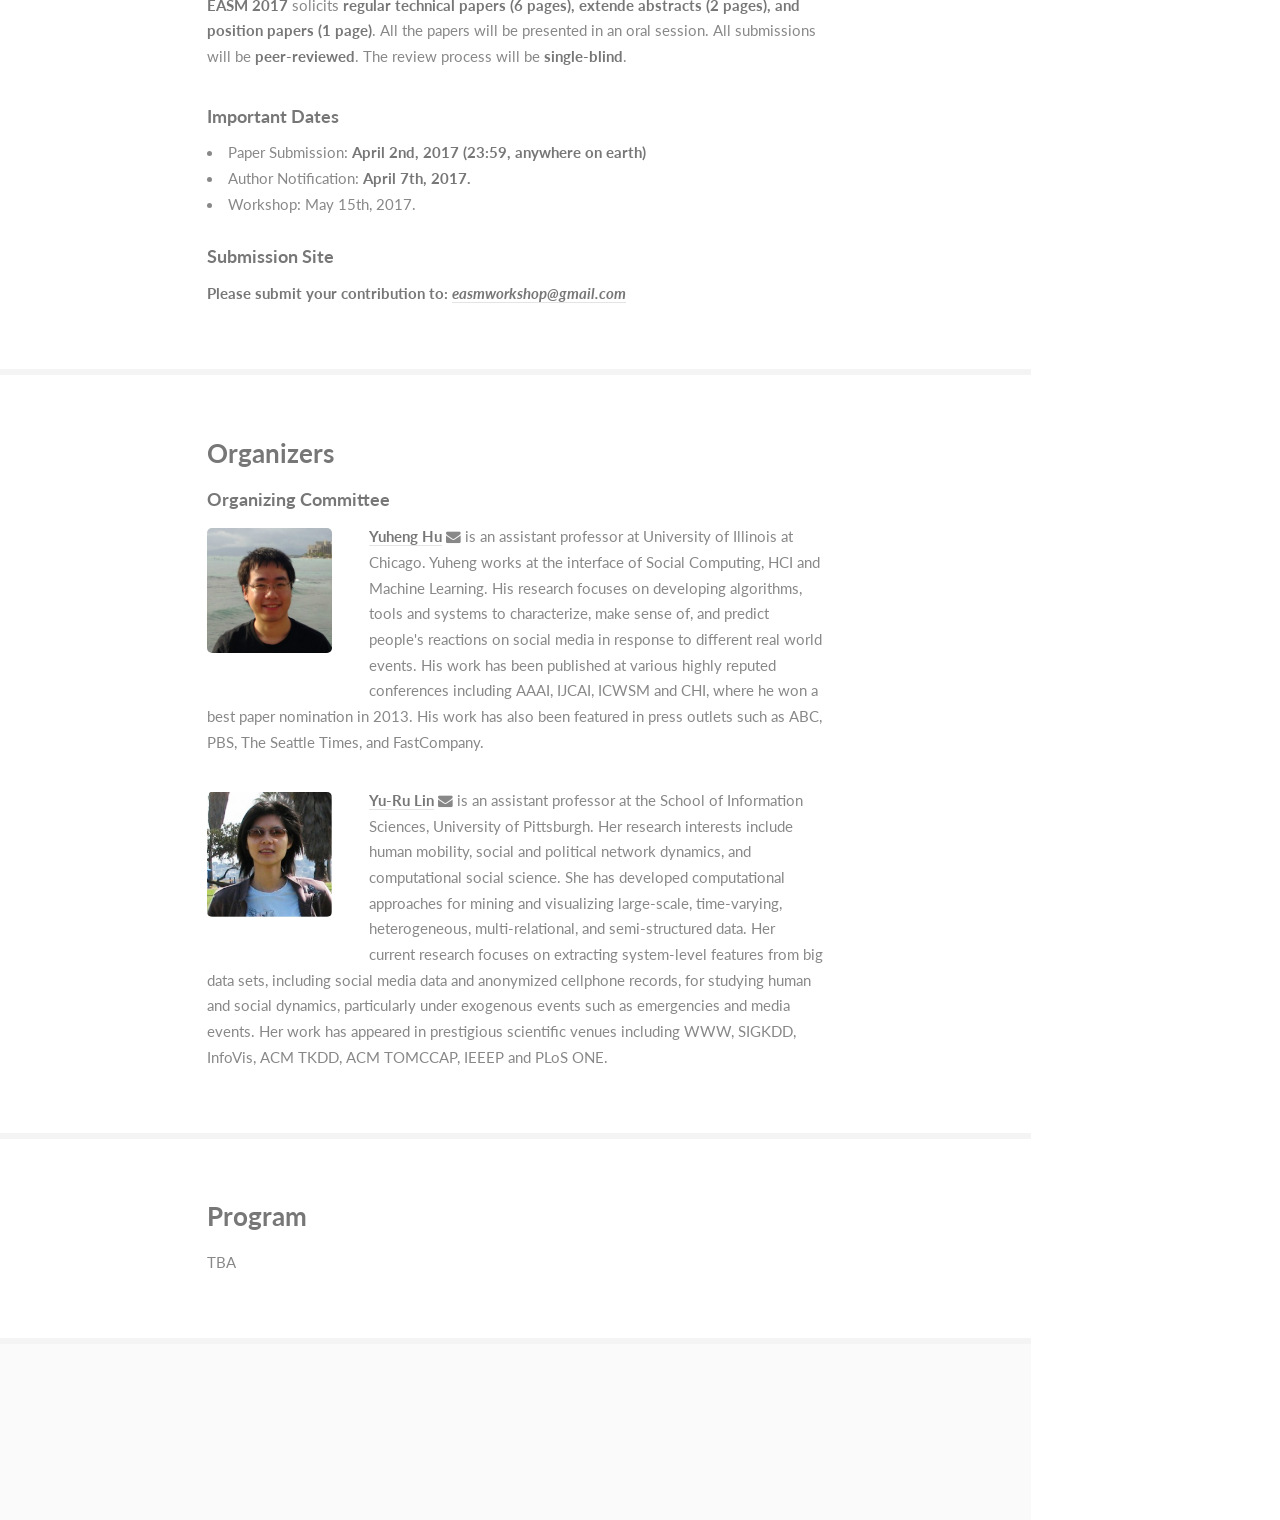
==== commit 852d9390: "f" ====
--- a/easm17.html
+++ b/easm17.html
@@ -79,17 +79,17 @@
 							<div class="container">
 								<h3>Submission</h3>
 								<h4>Instructions</h4>
-								<p><b>EASM 2017</b> solicits <b>regular technical papers of up to 6 pages</b>. Regular papers will be presented in an oral session. Submissions must be original and not submitted to or accepted by any other conference or journal. All submissions will be <b>peer-reviewed</b> by at least two Program Committee members. The review process will be <b>single-blind</b>.</p>
+								<p><b>EASM 2017</b> solicits <b>regular technical papers (6 pages), extende abstracts (2 pages), and position papers (1 page)</b>. All the papers will be presented in an oral session. All submissions will be <b>peer-reviewed</b>. The review process will be <b>single-blind</b>.</p>
 
 								<h4>Important Dates</h4>
-								<li>Paper Submission: April 2nd, 2017 (23:59, anywhere on earth)</B></li>
-								<li>Author Notification: April 7th, 2017.</li>
+								<li>Paper Submission: <b>April 2nd, 2017 (23:59, anywhere on earth)</b></li>
+								<li>Author Notification: <b>April 7th, 2017.</b></li>
 								<li>Workshop: May 15th, 2017.</li>
 
 
 							</br>
 								<h4>Submission Site </h4>
-								<p> <b>Please submit your contribution to: <a href='mailto: easmworkshop@gmail.com'><i>easmworkshop@gmail.com</i></a></b></p>
+								<p><b>Please submit your contribution to: <a href='mailto: easmworkshop@gmail.com'><i>easmworkshop@gmail.com</i></a></b></p>
 								 
 
 
